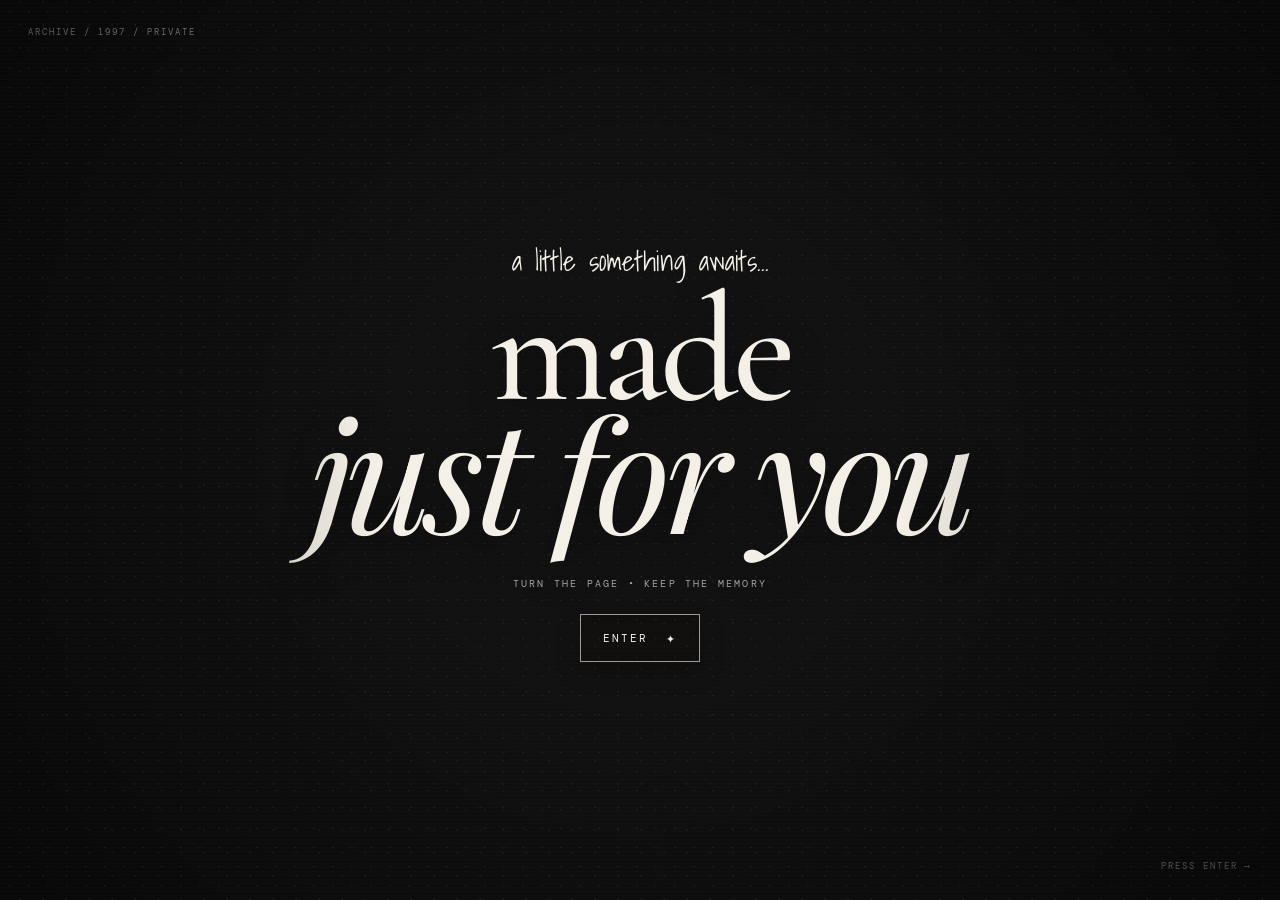
==== index.html @ c88ed612 "Add files via upload" ====
<!DOCTYPE html>
<html lang="en">
<head>
  <meta charset="UTF-8">
  <meta name="viewport" content="width=device-width, initial-scale=1.0">
  <title>A Little Something ✦</title>

  <link rel="preconnect" href="https://fonts.googleapis.com">
  <link rel="preconnect" href="https://fonts.gstatic.com" crossorigin>

  <link href="https://fonts.googleapis.com/css2?family=DM+Mono:wght@400;500&family=Playfair+Display:ital,wght@0,400;0,500;0,600;1,400;1,500&family=Cormorant+Garamond:ital,wght@0,400;0,500;0,600;1,400;1,500&family=Shadows+Into+Light&display=swap" rel="stylesheet">

  <link rel="stylesheet" href="style.css">
</head>

<body class="page page-one">

  <!-- PUT YOUR PAGE 1 BACKGROUND IMAGE URL HERE IN style.css -->

  <div class="bg-layer"></div>
  <div class="grain"></div>
  <div class="scanlines"></div>
  <div class="vignette"></div>

  <main class="landing">

    <div class="tiny-top">
      ARCHIVE / 1997 / PRIVATE
    </div>

    <section class="landing-copy">

      <div class="eyebrow">
        a little something awaits...
      </div>

      <h1>
        made<br>
        <span>just for you</span>
      </h1>

      <p class="micro-copy">
        turn the page • keep the memory
      </p>

      <a class="retro-button" href="password.html">
        <span>ENTER</span>
        <i>✦</i>
      </a>

    </section>

    <div class="corner-note">
      press enter →
    </div>

  </main>

  <script src="script.js"></script>

</body>
</html>
---- style.css ----
/* =========================================
   90s GEN-Z BIRTHDAY WEBSITE
========================================= */

:root {
  --ink: #181512;
  --paper: rgba(244, 238, 222, 0.96);
  --paper-soft: rgba(236, 228, 209, 0.94);
  --white: #f4f0e7;
  --shadow: rgba(0, 0, 0, 0.42);

  --hand: "Shadows Into Light", cursive;
  --serif: "Cormorant Garamond", Georgia, serif;
  --display: "Playfair Display", Georgia, serif;
  --mono: "DM Mono", monospace;
}


/* =========================================
   RESET
========================================= */

* {
  box-sizing: border-box;
}

html {
  scroll-behavior: smooth;
}

body {
  margin: 0;
  min-height: 100vh;
  overflow-x: hidden;
  background: #111;
  color: var(--white);
}

body.page {
  position: relative;
  isolation: isolate;
}

body.page::before {
  content: "";
  position: fixed;
  inset: 0;
  z-index: -5;
  background: #111;
}


/* =========================================
   AESTHETIC BACKGROUNDS
========================================= */

.bg-layer {
  position: fixed;
  inset: 0;
  z-index: -4;

  background-position: center;
  background-size: cover;
  background-repeat: no-repeat;

  transform: scale(1.03);

  filter:
    saturate(0.72)
    contrast(1.03)
    brightness(0.66);
}


/*
=============================================
ADD YOUR BACKGROUND IMAGE URLS HERE
=============================================
*/


.page-one .bg-layer {
 background-image: url(https://i.pinimg.com/736x/fa/43/14/fa4314a2370e45edb2f02fed2b3ad45c.jpg);
}


.page-password .bg-layer {
  background-image: url(https://www.creativefabrica.com/wp-content/uploads/2022/05/17/pastel-aesthetic-background-Graphics-30684243-1.jpg);
}


.page-two .bg-layer {
  background-image: url(https://i.pinimg.com/originals/cd/1d/74/cd1d745bb6db88372ecebcf4ae22c029.png);
}


.page-three .bg-layer {
  background-image: url(https://static.vecteezy.com/system/resources/previews/016/291/292/original/aesthetic-background-frame-with-pastel-color-blob-and-leaves-abstract-template-vector.jpg);
}


.page-four .bg-layer {
  background-image: url(https://wallpapercave.com/wp/wp8909426.jpg);
}


/* =========================================
   FILM GRAIN
========================================= */

.grain {
  position: fixed;
  inset: -50%;
  z-index: 10;
  pointer-events: none;

  opacity: 0.09;

  background-image:
    radial-gradient(
      circle at 20% 30%,
      rgba(255,255,255,.8) 0 .7px,
      transparent .9px
    ),
    radial-gradient(
      circle at 70% 65%,
      rgba(255,255,255,.6) 0 .7px,
      transparent .9px
    );

  background-size:
    19px 19px,
    23px 23px;

  animation: grainShift .14s steps(2) infinite;
}


/* =========================================
   VHS SCANLINES
========================================= */

.scanlines {
  position: fixed;
  inset: 0;
  z-index: 9;
  pointer-events: none;

  opacity: .08;

  background:
    repeating-linear-gradient(
      to bottom,
      transparent 0px,
      transparent 3px,
      rgba(255,255,255,.28) 4px
    );
}


/* =========================================
   DARK VIGNETTE
========================================= */

.vignette {
  position: fixed;
  inset: 0;
  z-index: 8;
  pointer-events: none;

  background:
    radial-gradient(
      circle at center,
      transparent 34%,
      rgba(0,0,0,.52) 100%
    );
}


/* =========================================
   PAGE FADE
========================================= */

.page {
  opacity: 0;
  transition: opacity .7s ease;
}

.page.is-loaded {
  opacity: 1;
}


/* =========================================
   LINKS
========================================= */

a {
  color: inherit;
  text-decoration: none;
}

button,
input {
  font: inherit;
}


/* =========================================
   RETRO BUTTON
========================================= */

.retro-button {
  display: inline-flex;
  align-items: center;
  gap: 18px;

  padding: 13px 22px;

  border: 1px solid rgba(244,240,231,.62);

  background: rgba(15,13,11,.34);

  color: var(--white);

  text-transform: uppercase;
  letter-spacing: .18em;

  font-family: var(--mono);
  font-size: 11px;

  backdrop-filter: blur(6px);

  box-shadow:
    0 10px 24px rgba(0,0,0,.22);

  transition:
    transform .3s ease,
    background .3s ease,
    letter-spacing .3s ease;
}

.retro-button i {
  font-style: normal;
  font-size: 15px;
}

.retro-button:hover {
  transform: translateY(-4px);

  background:
    rgba(15,13,11,.5);

  letter-spacing: .24em;
}

.retro-button.small {
  border-color:
    rgba(24,21,18,.38);

  color:
    var(--ink);

  background:
    rgba(244,238,222,.54);
}


/* =========================================
   PAGE 1
========================================= */

.landing {
  min-height: 100vh;

  display: grid;
  place-items: center;

  padding: 48px 22px;

  position: relative;
}

.tiny-top {
  position: absolute;

  top: 26px;
  left: 28px;

  font-family: var(--mono);

  text-transform: uppercase;

  font-size: 9px;

  letter-spacing: .22em;

  opacity: .68;
}

.corner-note {
  position: absolute;

  right: 28px;
  bottom: 28px;

  font-family: var(--mono);

  text-transform: uppercase;

  font-size: 9px;

  letter-spacing: .22em;

  opacity: .55;
}

.landing-copy {
  width: min(760px,94vw);

  text-align: center;
}

.eyebrow {
  font-family: var(--hand);

  font-size:
    clamp(19px,2.2vw,28px);

  margin-bottom: 8px;
}

.landing h1 {
  margin: 0;

  font-family: var(--serif);

  font-size:
    clamp(64px,12vw,160px);

  line-height: .78;

  font-weight: 500;

  letter-spacing: -.045em;

  text-shadow:
    0 12px 36px rgba(0,0,0,.35);
}

.landing h1 span {
  font-family: var(--display);

  font-style: italic;

  font-weight: 400;
}

.micro-copy {
  margin: 32px 0 24px;

  font-family: var(--mono);

  font-size: 10px;

  letter-spacing: .22em;

  text-transform: uppercase;

  opacity: .66;
}


/* =========================================
   PASSWORD PAGE
========================================= */

.password-wrap {
  min-height: 100vh;

  display: grid;
  place-items: center;

  padding: 28px;

  position: relative;
}

.password-card {
  width: min(520px,92vw);

  padding: 46px 38px 42px;

  position: relative;

  text-align: center;

  color: var(--ink);

  background:
    var(--paper-soft);

  box-shadow:
    0 28px 80px var(--shadow);

  transform:
    rotate(-.7deg);
}

.card-star {
  position: absolute;

  top: 14px;
  right: 19px;

  font-size: 20px;
}

.password-script {
  font-family:
    var(--hand);

  font-size: 25px;
}

.password-card h1 {
  margin: 5px 0 4px;

  font-family:
    var(--serif);

  font-size:
    clamp(37px,7vw,58px);

  font-weight: 500;

  line-height: .95;
}

.password-card p {
  margin: 0 0 26px;

  font-family:
    var(--mono);

  font-size: 9px;

  text-transform: uppercase;

  letter-spacing: .15em;

  opacity: .68;
}

#passwordForm {
  display: grid;
  gap: 12px;
}

#passwordInput {
  width: 100%;

  padding:
    15px 14px;

  border:
    1px solid rgba(24,21,18,.3);

  outline: none;

  background:
    rgba(255,255,255,.27);

  color:
    var(--ink);

  text-align:
    center;

  letter-spacing:
    .45em;

  font-size:
    17px;
}

#passwordInput:focus {
  border-color:
    rgba(24,21,18,.72);

  box-shadow:
    inset 0 0 0 1px
    rgba(24,21,18,.15);
}

.password-message {
  min-height: 18px;

  margin-top:
    16px;

  font-family:
    var(--hand);

  font-size:
    18px;
}

.password-message.error {
  color: #563c31;
}

.tiny-back {
  position: absolute;

  bottom: 26px;
  left: 28px;

  font-family:
    var(--mono);

  text-transform:
    uppercase;

  letter-spacing:
    .15em;

  font-size:
    9px;

  opacity:
    .63;
}

.shake {
  animation:
    shake .42s ease;
}


/* =========================================
   PAGE 2
========================================= */

.birthday-collage {
  min-height: 100vh;

  position: relative;

  padding:
    84px 7vw 100px;

  display:
    grid;

  place-items:
    center;
}

.archive-stamp,
.date-label {
  position: absolute;

  z-index: 3;

  font-family:
    var(--mono);

  text-transform:
    uppercase;

  font-size:
    9px;

  letter-spacing:
    .22em;

  opacity:
    .62;
}

.archive-stamp {
  top: 28px;
  left: 30px;

  border:
    1px solid rgba(244,240,231,.48);

  padding:
    7px 9px;
}

.date-label {
  top: 30px;
  right: 30px;
}

.photo-frame {
  position:
    absolute;

  width:
    min(23vw,250px);

  padding:
    10px 10px 24px;

  background:
    #eee8da;

  color:
    var(--ink);

  box-shadow:
    0 20px 45px rgba(0,0,0,.4);

  transition:
    transform .3s ease;

  z-index:
    2;
}

.photo-frame img {
  width: 100%;

  aspect-ratio:
    4 / 5;

  object-fit:
    cover;

  display:
    block;
}

.photo-frame figcaption {
  margin-top:
    7px;

  font-family:
    var(--hand);

  font-size:
    16px;
}

.photo-1 {
  left: 7vw;
  top: 17vh;

  transform:
    rotate(-6deg);
}

.photo-2 {
  left: 7vw;
  bottom: 13vh;

  transform:
    rotate(4deg);
}

.photo-3 {
  right: 7vw;
  top: 17vh;

  transform:
    rotate(5deg);
}

.photo-4 {
  right: 7vw;
  bottom: 13vh;

  transform:
    rotate(-4deg);
}

.birthday-center {
  width:
    min(670px,70vw);

  text-align:
    center;

  z-index:
    1;
}

.center-top,
.center-bottom {
  font-family:
    var(--mono);

  text-transform:
    uppercase;

  letter-spacing:
    .18em;

  font-size:
    9px;

  opacity:
    .68;
}

.birthday-center h1 {
  margin:
    12px 0 11px;

  line-height:
    .7;

  transform:
    rotate(-2deg);
}

.birthday-center h1 span {
  display:
    block;

  font-family:
    var(--serif);

  font-size:
    clamp(50px,9vw,118px);

  font-weight:
    500;
}

.birthday-center h1 strong {
  display:
    block;

  margin-top:
    6px;

  font-family:
    var(--display);

  font-style:
    italic;

  font-size:
    clamp(56px,11vw,145px);

  font-weight:
    500;

  letter-spacing:
    -.05em;
}

.page-next {
  position:
    absolute;

  bottom:
    30px;

  left:
    50%;

  transform:
    translateX(-50%);
}

.page-next:hover {
  transform:
    translateX(-50%)
    translateY(-4px);
}


/* =========================================
   PAGE 3
   90s HANDWRITTEN LETTER
========================================= */

.letter-scene {
  min-height:
    100vh;

  position:
    relative;

  display:
    grid;

  place-items:
    center;

  padding:
    100px 40px 120px;
}


.letter-wrap {
  width:
    min(900px, 78vw);

  position:
    relative;

  margin-left:
    180px;
}


/* =========================================
   LETTER PAPER
========================================= */

.letter-paper {
  position:
    relative;

  width:
    100%;

  min-height:
    620px;

  padding:
    86px 10% 72px;

  background:
    linear-gradient(
      rgba(246,240,221,.97),
      rgba(237,230,209,.97)
    );

  color:
    var(--ink);

  box-shadow:
    0 30px 75px
    rgba(0,0,0,.45);

  transform:
    rotate(.65deg);

  overflow:
    visible;
}


/* =========================================
   PAPER LINES
========================================= */

.letter-paper::before {
  content:
    "";

  position:
    absolute;

  inset:
    0;

  opacity:
    .2;

  pointer-events:
    none;

  background:
    repeating-linear-gradient(
      to bottom,
      transparent 0,
      transparent 31px,
      rgba(48,64,77,.18) 32px
    );
}


/* =========================================
   LETTER META
========================================= */

.letter-meta {
  position:
    relative;

  font-family:
    var(--mono);

  font-size:
    9px;

  letter-spacing:
    .2em;

  opacity:
    .52;
}


/* =========================================
   LETTER HEADING
========================================= */

.letter-paper h1 {
  position:
    relative;

  margin:
    23px 0 22px;

  font-family:
    var(--serif);

  font-style:
    italic;

  font-weight:
    500;

  font-size:
    clamp(42px,7vw,70px);

  line-height:
    .9;

  max-width:
    72%;
}


/* =========================================
   HANDWRITTEN CONTENT
========================================= */

.letter-content {
  position:
    relative;

  max-width:
    84%;

  font-family:
    var(--hand);

  font-size:
    clamp(22px,2.5vw,31px);

  line-height:
    1.45;
}

.letter-content p {
  margin:
    0 0 16px;
}


/* =========================================
   LETTER SIGNATURE
========================================= */

.letter-sign {
  position:
    relative;

  margin-top:
    26px;

  font-family:
    var(--hand);

  font-size:
    36px;
}


/* =========================================
   PAGE 3 PHOTO
   COMPLETELY LEFT OF LETTER
   NEVER OVER THE TEXT
========================================= */

.letter-photo {
  position:
    absolute;

  /*
     Width of the vintage photo
  */
  width:
    210px;

  /*
     LEFT SIDE OF LETTER
  */
  left:
    -245px;

  /*
     ALIGNED NEAR THE TOP
  */
  top:
    15px;

  padding:
    9px 9px 24px;

  background:
    #eee8da;

  color:
    var(--ink);

  box-shadow:
    0 20px 38px
    rgba(0,0,0,.42);

  z-index:
    10;

  /*
     CLEARLY TILTED TO LEFT
  */
  transform:
    rotate(-11deg);

  transform-origin:
    center center;
}


/* =========================================
   LETTER PHOTO IMAGE
========================================= */

.letter-photo img {
  width:
    100%;

  aspect-ratio:
    4 / 5;

  object-fit:
    cover;

  display:
    block;
}


/* =========================================
   LETTER PHOTO CAPTION
========================================= */

.letter-photo figcaption {
  margin-top:
    7px;

  font-family:
    var(--hand);

  font-size:
    16px;

  white-space:
    nowrap;
}


/* =========================================
   PAPER TAPE
========================================= */

.paper-tape {
  position:
    absolute;

  width:
    110px;

  height:
    24px;

  background:
    rgba(235,220,185,.68);

  z-index:
    5;
}

.tape-a {
  right:
    4%;

  top:
    -8px;

  transform:
    rotate(6deg);
}

.tape-b {
  left:
    11%;

  bottom:
    -9px;

  transform:
    rotate(-4deg);
}


/* =========================================
   PAGE 3 NEXT BUTTON
========================================= */

.letter-next {
  bottom:
    30px;
}


/* =========================================
   PAGE 4
========================================= */

.final-scene {
  min-height:
    100vh;

  position:
    relative;

  display:
    grid;

  place-items:
    center;

  padding:
    90px 22px 80px;
}

.final-topline,
.final-footer {
  position:
    absolute;

  font-family:
    var(--mono);

  text-transform:
    uppercase;

  font-size:
    9px;

  letter-spacing:
    .22em;
}

.final-topline {
  top:
    28px;

  left:
    30px;

  opacity:
    .64;
}

.final-footer {
  bottom:
    25px;

  right:
    29px;

  opacity:
    .5;
}

.final-card {
  width:
    min(860px,92vw);

  position:
    relative;

  padding:
    62px clamp(28px,7vw,82px) 68px;

  color:
    var(--ink);

  background:
    rgba(243,236,218,.95);

  box-shadow:
    0 35px 85px
    rgba(0,0,0,.48);

  transform:
    rotate(-.55deg);
}

.final-label {
  font-family:
    var(--mono);

  letter-spacing:
    .19em;

  font-size:
    9px;

  opacity:
    .5;
}

.final-card h1 {
  margin:
    14px 0 5px;

  font-family:
    var(--serif);

  font-size:
    clamp(58px,10vw,120px);

  font-weight:
    500;

  line-height:
    .83;

  letter-spacing:
    -.04em;
}

.final-script {
  font-family:
    var(--hand);

  font-size:
    clamp(21px,2.3vw,29px);

  margin-bottom:
    28px;
}

.final-content {
  max-width:
    720px;

  font-family:
    var(--hand);

  font-size:
    clamp(22px,2.5vw,31px);

  line-height:
    1.5;
}

.final-content p {
  margin:
    0 0 17px;
}

.final-scribble {
  margin-top:
    26px;

  font-family:
    var(--hand);

  font-size:
    24px;

  opacity:
    .82;
}


/* =========================================
   ANIMATIONS
========================================= */

@keyframes grainShift {

  0% {
    transform:
      translate(0,0);
  }

  25% {
    transform:
      translate(2%,-1%);
  }

  50% {
    transform:
      translate(-1%,2%);
  }

  75% {
    transform:
      translate(1%,1%);
  }

  100% {
    transform:
      translate(-2%,-1%);
  }
}


@keyframes shake {

  0%,
  100% {
    transform:
      rotate(-.7deg)
      translateX(0);
  }

  25% {
    transform:
      rotate(-.7deg)
      translateX(-8px);
  }

  50% {
    transform:
      rotate(-.7deg)
      translateX(8px);
  }

  75% {
    transform:
      rotate(-.7deg)
      translateX(-5px);
  }
}


/* =========================================
   TABLET
========================================= */

@media (max-width: 1100px) {

  .letter-wrap {
    width:
      min(850px, 76vw);

    margin-left:
      145px;
  }

  .letter-photo {
    width:
      180px;

    left:
      -205px;
  }
}


/* =========================================
   MOBILE
========================================= */

@media (max-width: 800px) {

  /* PAGE 1 */

  .landing h1 {
    font-size:
      clamp(56px,18vw,105px);
  }


  .corner-note {
    display:
      none;
  }


  /* PASSWORD */

  .password-card {
    padding:
      36px 22px 30px;
  }


  /* PAGE 2 */

  .photo-frame {

    width:
      29vw;

    min-width:
      110px;

    padding:
      7px 7px 17px;
  }


  .photo-1 {
    left:
      4vw;

    top:
      15vh;
  }


  .photo-2 {
    left:
      4vw;

    bottom:
      17vh;
  }


  .photo-3 {
    right:
      4vw;

    top:
      15vh;
  }


  .photo-4 {
    right:
      4vw;

    bottom:
      17vh;
  }


  .birthday-center {
    width:
      60vw;
  }


  .birthday-center h1 span {
    font-size:
      clamp(34px,12vw,70px);
  }


  .birthday-center h1 strong {
    font-size:
      clamp(39px,14vw,82px);
  }


  /* =====================================
     PAGE 3 MOBILE
     PHOTO GOES ABOVE LETTER
     SO IT CAN NEVER COVER TEXT
  ===================================== */

  .letter-scene {
    padding:
      150px 20px 120px;
  }


  .letter-wrap {

    width:
      92vw;

    margin-left:
      0;

    margin-top:
      30px;
  }


  .letter-paper {

    min-height:
      650px;

    padding:
      90px 8% 65px;
  }


  .letter-paper h1 {

    max-width:
      100%;

    padding-left:
      0;
  }


  .letter-content {

    max-width:
      100%;

    font-size:
      clamp(20px,6vw,27px);
  }


  /*
    PHOTO IS NOW ABOVE THE LETTER
    AND TO THE LEFT
  */

  .letter-photo {

    width:
      145px;

    left:
      5px;

    top:
      -120px;

    transform:
      rotate(-11deg);
  }


  .letter-photo figcaption {
    font-size:
      12px;
  }


  /* PAGE 4 */

  .final-card {

    padding:
      48px 25px 55px;
  }


  .final-card h1 {

    font-size:
      clamp(45px,16vw,82px);
  }

}


/* =========================================
   VERY SMALL PHONES
========================================= */

@media (max-width: 450px) {

  .letter-scene {
    padding-top:
      140px;
  }


  .letter-photo {

    width:
      125px;

    left:
      2px;

    top:
      -105px;

    transform:
      rotate(-11deg);
  }


  .letter-paper {

    min-height:
      600px;

    padding:
      75px 7% 50px;
  }


  .letter-paper h1 {
    font-size:
      40px;
  }


  .photo-frame {
    min-width:
      95px;
  }


  .photo-frame figcaption {
    font-size:
      10px;
  }

}
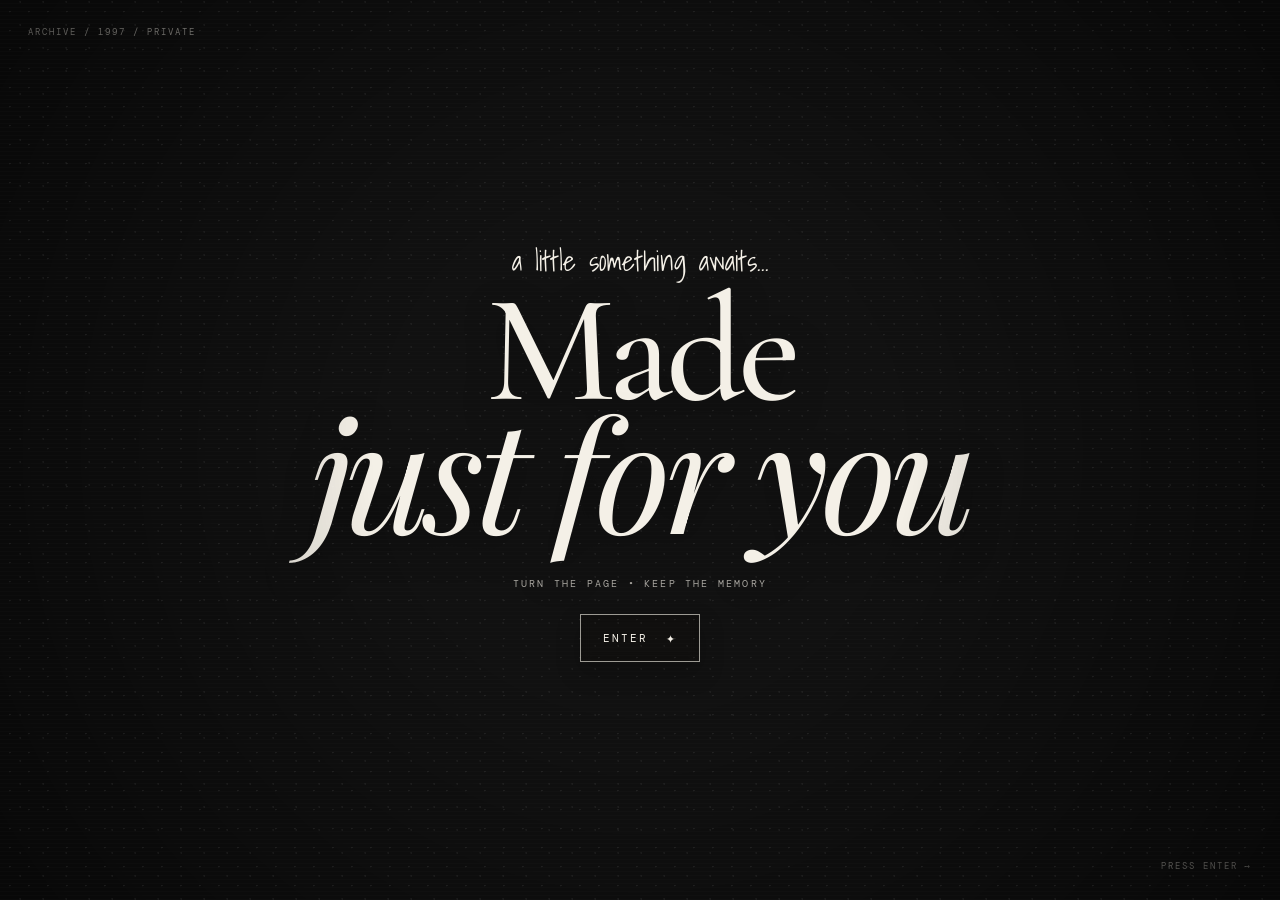
==== commit 42983ee8: "Update index.html" ====
--- a/index.html
+++ b/index.html
@@ -35,7 +35,7 @@
       </div>
 
       <h1>
-        made<br>
+        Made<br>
         <span>just for you</span>
       </h1>
 
@@ -59,4 +59,4 @@
   <script src="script.js"></script>
 
 </body>
-</html>+</html>
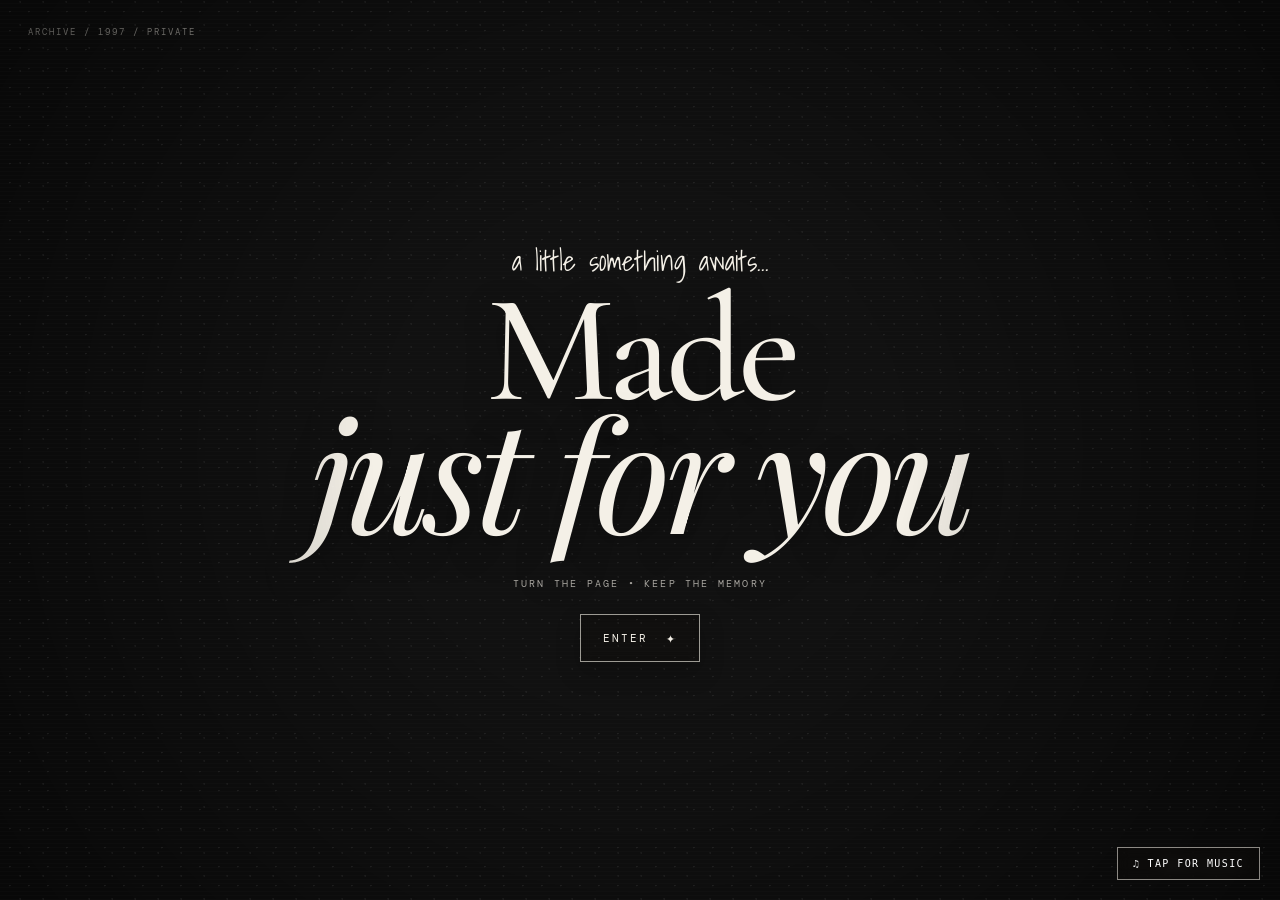
==== commit f6aab7b1: "Update index.html" ====
--- a/index.html
+++ b/index.html
@@ -5,58 +5,87 @@
   <meta name="viewport" content="width=device-width, initial-scale=1.0">
   <title>A Little Something ✦</title>
 
-  <link rel="preconnect" href="https://fonts.googleapis.com">
-  <link rel="preconnect" href="https://fonts.gstatic.com" crossorigin>
+  <link rel="stylesheet" href="style.css">
 
-  <link href="https://fonts.googleapis.com/css2?family=DM+Mono:wght@400;500&family=Playfair+Display:ital,wght@0,400;0,500;0,600;1,400;1,500&family=Cormorant+Garamond:ital,wght@0,400;0,500;0,600;1,400;1,500&family=Shadows+Into+Light&display=swap" rel="stylesheet">
+  <style>
+    body {
+      margin: 0;
+      overflow: hidden;
+    }
 
-  <link rel="stylesheet" href="style.css">
+    #contentFrame {
+      width: 100vw;
+      height: 100vh;
+      border: 0;
+      display: block;
+    }
+
+    #bgMusic {
+      display: none;
+    }
+
+    #musicToggle {
+      position: fixed;
+      right: 20px;
+      bottom: 20px;
+      z-index: 9999;
+
+      padding: 10px 15px;
+      border: 1px solid rgba(244,240,231,.55);
+      background: rgba(15,13,11,.45);
+      color: white;
+
+      font-family: monospace;
+      font-size: 10px;
+      letter-spacing: .14em;
+
+      cursor: pointer;
+      backdrop-filter: blur(7px);
+    }
+  </style>
 </head>
 
-<body class="page page-one">
+<body>
 
-  <!-- PUT YOUR PAGE 1 BACKGROUND IMAGE URL HERE IN style.css -->
+  <audio id="bgMusic" loop>
+    <source src="music.mp3" type="audio/mpeg">
+  </audio>
 
-  <div class="bg-layer"></div>
-  <div class="grain"></div>
-  <div class="scanlines"></div>
-  <div class="vignette"></div>
+  <iframe
+    id="contentFrame"
+    src="home.html"
+    title="Birthday Website">
+  </iframe>
 
-  <main class="landing">
+  <button id="musicToggle">♫ TAP FOR MUSIC</button>
 
-    <div class="tiny-top">
-      ARCHIVE / 1997 / PRIVATE
-    </div>
+  <script>
+    const music = document.getElementById("bgMusic");
+    const button = document.getElementById("musicToggle");
 
-    <section class="landing-copy">
+    async function startMusic() {
+      try {
+        await music.play();
 
-      <div class="eyebrow">
-        a little something awaits...
-      </div>
+        button.textContent = "♫ MUSIC ON";
 
-      <h1>
-        Made<br>
-        <span>just for you</span>
-      </h1>
+      } catch (error) {
+        button.textContent = "♫ TAP FOR MUSIC";
+      }
+    }
 
-      <p class="micro-copy">
-        turn the page • keep the memory
-      </p>
+    button.addEventListener("click", startMusic);
 
-      <a class="retro-button" href="password.html">
-        <span>ENTER</span>
-        <i>✦</i>
-      </a>
+    window.startBirthdayMusic = startMusic;
 
-    </section>
+    window.addEventListener("message", (event) => {
 
-    <div class="corner-note">
-      press enter →
-    </div>
+      if (event.data === "START_MUSIC") {
+        startMusic();
+      }
 
-  </main>
-
-  <script src="script.js"></script>
+    });
+  </script>
 
 </body>
 </html>
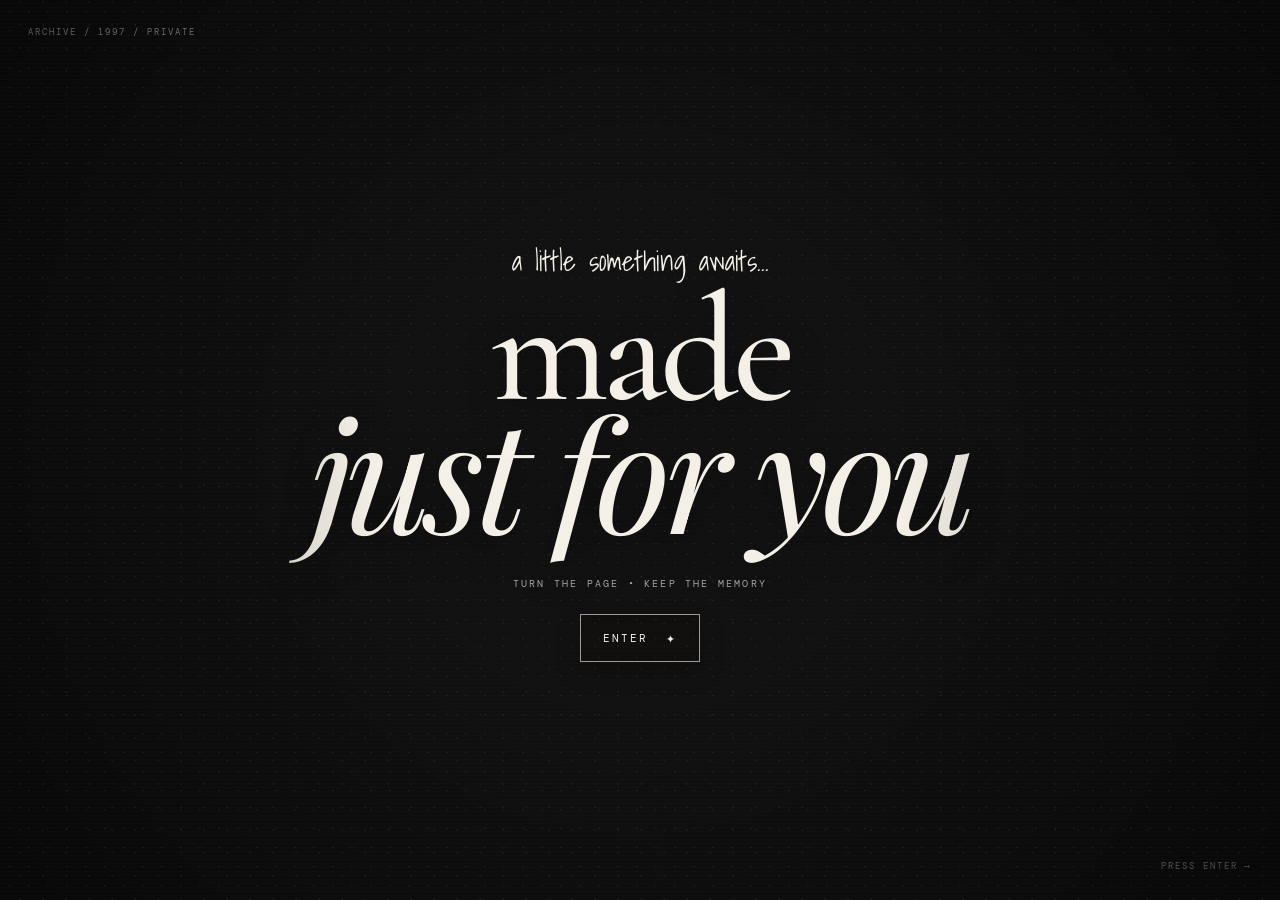
==== commit 824a1700: "Update index.html" ====
--- a/index.html
+++ b/index.html
@@ -5,87 +5,58 @@
   <meta name="viewport" content="width=device-width, initial-scale=1.0">
   <title>A Little Something ✦</title>
 
+  <link rel="preconnect" href="https://fonts.googleapis.com">
+  <link rel="preconnect" href="https://fonts.gstatic.com" crossorigin>
+
+  <link href="https://fonts.googleapis.com/css2?family=DM+Mono:wght@400;500&family=Playfair+Display:ital,wght@0,400;0,500;0,600;1,400;1,500&family=Cormorant+Garamond:ital,wght@0,400;0,500;0,600;1,400;1,500&family=Shadows+Into+Light&display=swap" rel="stylesheet">
+
   <link rel="stylesheet" href="style.css">
-
-  <style>
-    body {
-      margin: 0;
-      overflow: hidden;
-    }
-
-    #contentFrame {
-      width: 100vw;
-      height: 100vh;
-      border: 0;
-      display: block;
-    }
-
-    #bgMusic {
-      display: none;
-    }
-
-    #musicToggle {
-      position: fixed;
-      right: 20px;
-      bottom: 20px;
-      z-index: 9999;
-
-      padding: 10px 15px;
-      border: 1px solid rgba(244,240,231,.55);
-      background: rgba(15,13,11,.45);
-      color: white;
-
-      font-family: monospace;
-      font-size: 10px;
-      letter-spacing: .14em;
-
-      cursor: pointer;
-      backdrop-filter: blur(7px);
-    }
-  </style>
 </head>
 
-<body>
+<body class="page page-one">
 
-  <audio id="bgMusic" loop>
-    <source src="music.mp3" type="audio/mpeg">
-  </audio>
+  <!-- PUT YOUR PAGE 1 BACKGROUND IMAGE URL HERE IN style.css -->
 
-  <iframe
-    id="contentFrame"
-    src="home.html"
-    title="Birthday Website">
-  </iframe>
+  <div class="bg-layer"></div>
+  <div class="grain"></div>
+  <div class="scanlines"></div>
+  <div class="vignette"></div>
 
-  <button id="musicToggle">♫ TAP FOR MUSIC</button>
+  <main class="landing">
 
-  <script>
-    const music = document.getElementById("bgMusic");
-    const button = document.getElementById("musicToggle");
+    <div class="tiny-top">
+      ARCHIVE / 1997 / PRIVATE
+    </div>
 
-    async function startMusic() {
-      try {
-        await music.play();
+    <section class="landing-copy">
 
-        button.textContent = "♫ MUSIC ON";
+      <div class="eyebrow">
+        a little something awaits...
+      </div>
 
-      } catch (error) {
-        button.textContent = "♫ TAP FOR MUSIC";
-      }
-    }
+      <h1>
+        made<br>
+        <span>just for you</span>
+      </h1>
 
-    button.addEventListener("click", startMusic);
+      <p class="micro-copy">
+        turn the page • keep the memory
+      </p>
 
-    window.startBirthdayMusic = startMusic;
+      <a class="retro-button" href="password.html">
+        <span>ENTER</span>
+        <i>✦</i>
+      </a>
 
-    window.addEventListener("message", (event) => {
+    </section>
 
-      if (event.data === "START_MUSIC") {
-        startMusic();
-      }
+    <div class="corner-note">
+      press enter →
+    </div>
 
-    });
-  </script>
+  </main>
+
+  <script src="script.js"></script>
 
 </body>
 </html>
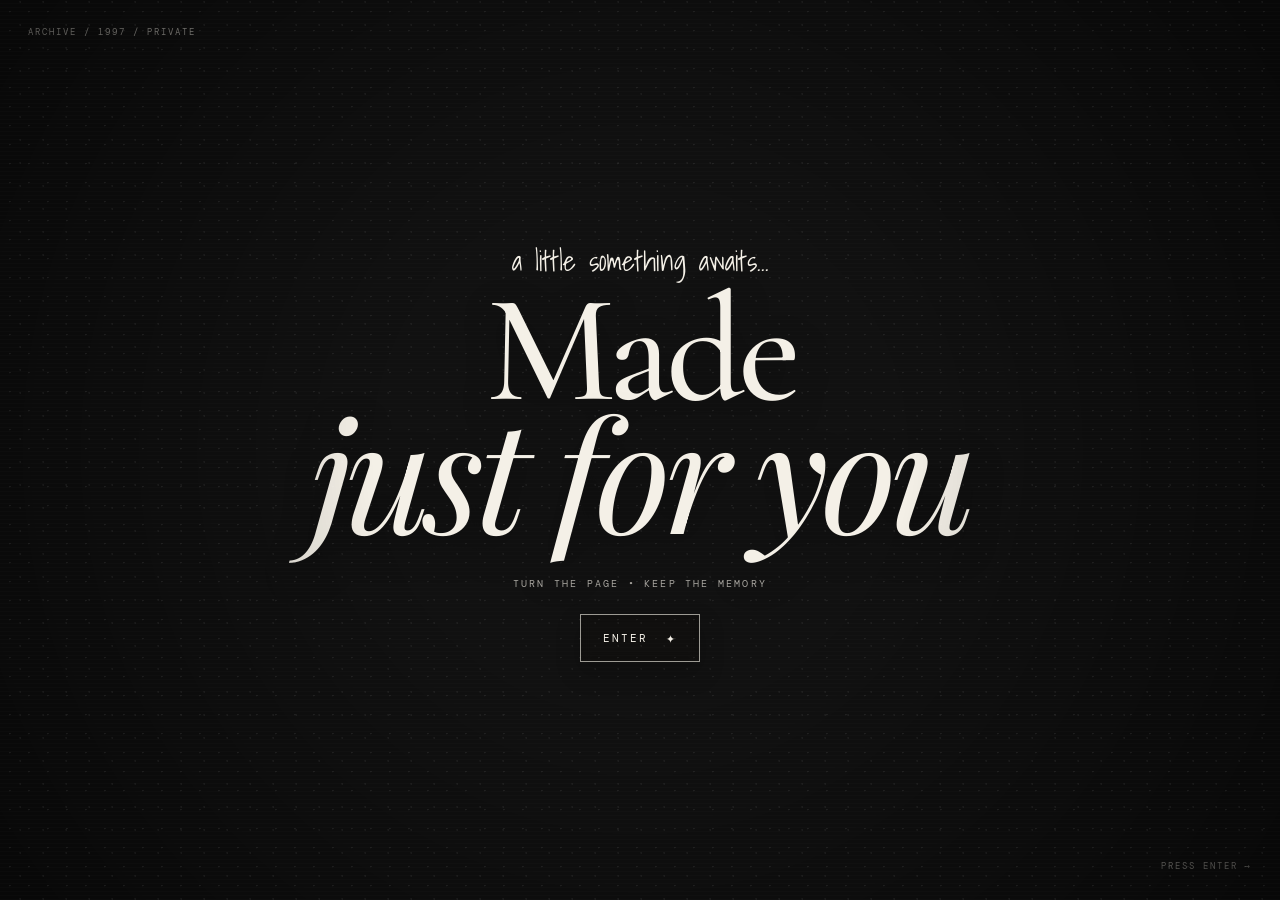
==== commit abc0d78c: "Update index.html" ====
--- a/index.html
+++ b/index.html
@@ -35,7 +35,7 @@
       </div>
 
       <h1>
-        made<br>
+        Made<br>
         <span>just for you</span>
       </h1>
 
